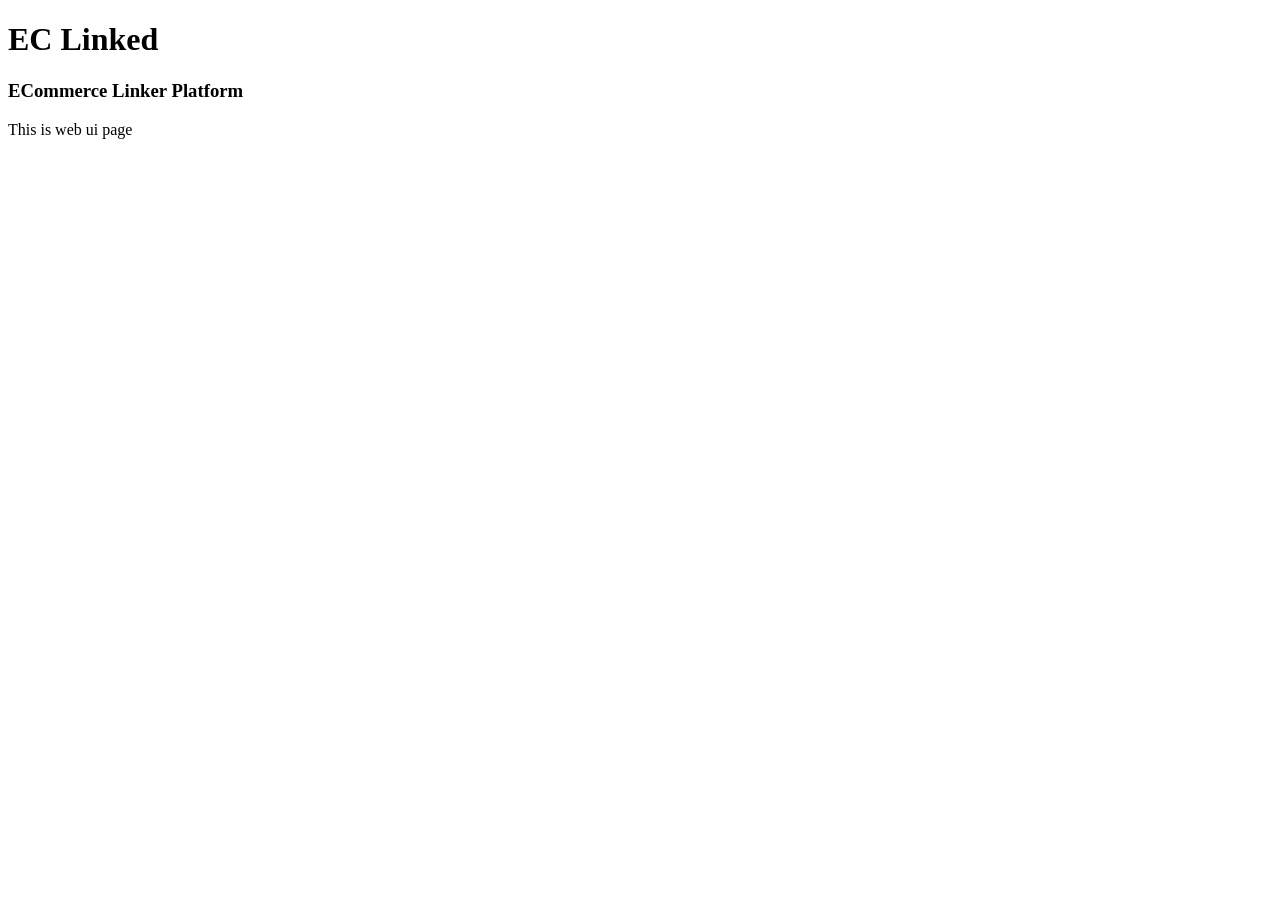
==== index.html @ b8eb32c1 "update web files" ====
<!DOCTYPE html>
<html lang="en">
<head>
    <meta charset="UTF-8">
    <title>Title</title>
</head>
<body>
<h1>EC Linked</h1>
<h3>ECommerce Linker Platform</h3>

<p>This is web ui page</p>
</body>
</html>
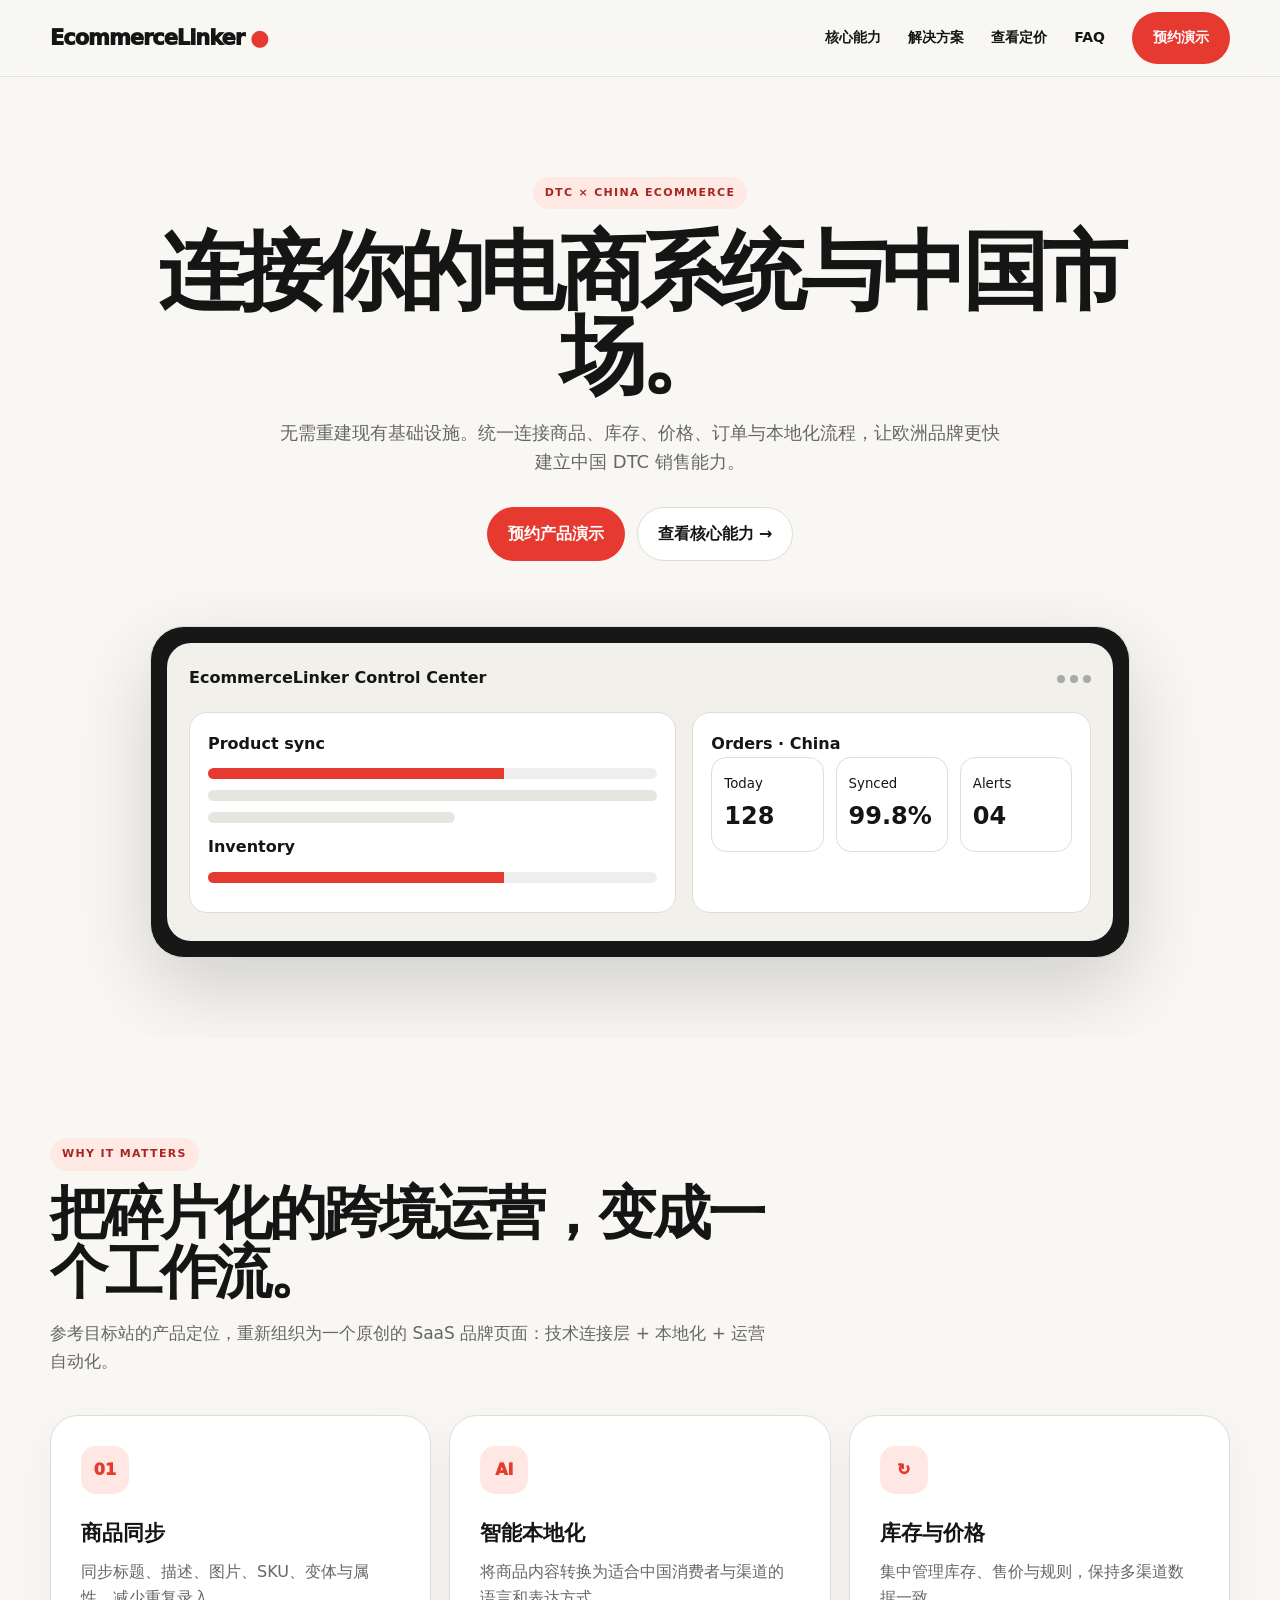
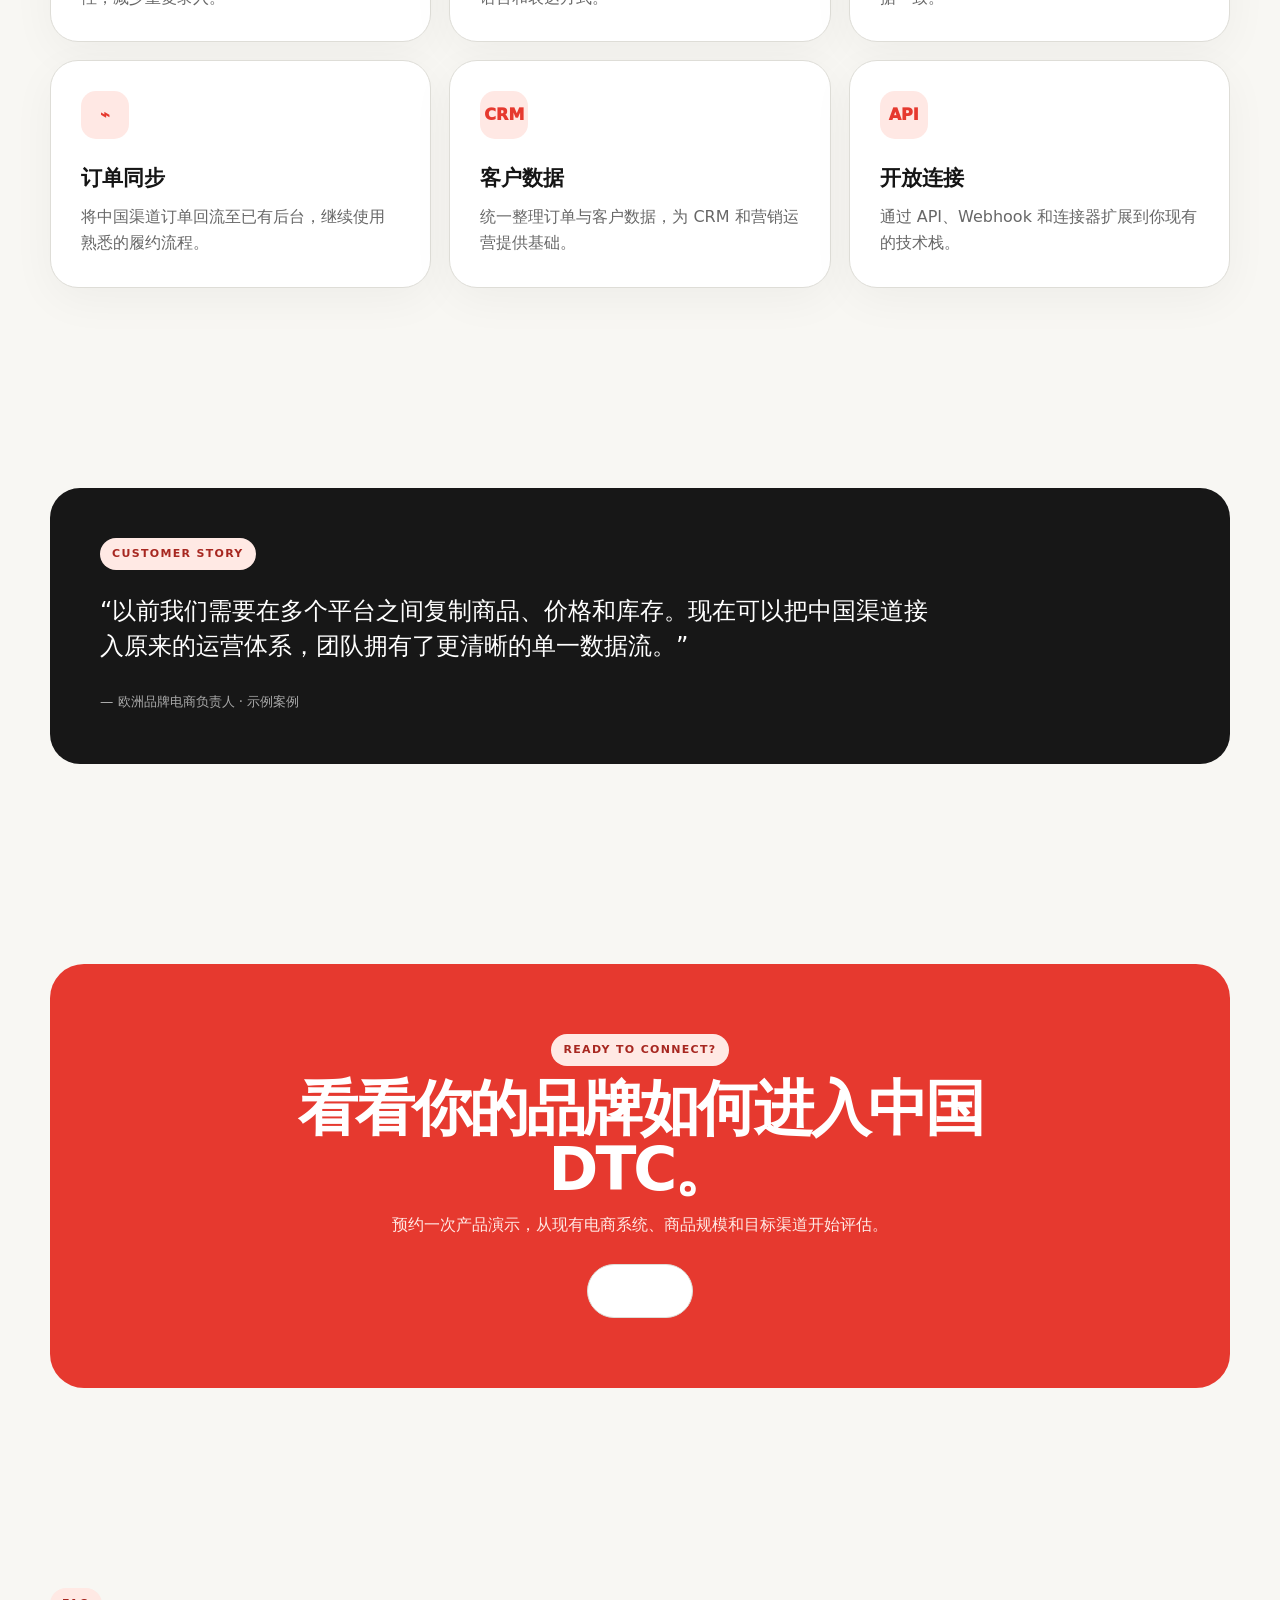
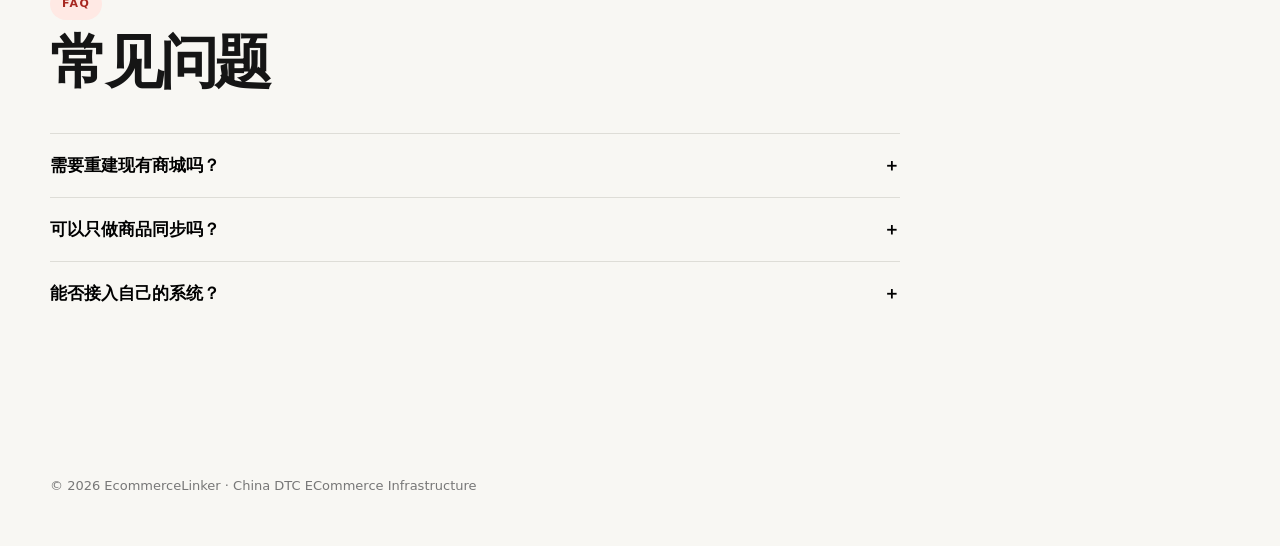
==== commit f810a103: "add full web pages" ====
--- a/index.html
+++ b/index.html
@@ -1,13 +1,134 @@
-<!DOCTYPE html>
-<html lang="en">
+<!doctype html>
+<html lang="zh-CN">
 <head>
-    <meta charset="UTF-8">
-    <title>Title</title>
+    <meta charset="utf-8">
+    <meta name="viewport" content="width=device-width,initial-scale=1">
+    <title>EcommerceLinker｜中国 DTC 连接平台</title>
+    <link rel="stylesheet" href="assets/css/style.css">
 </head>
 <body>
-<h1>EC Linked</h1>
-<h3>ECommerce Linker Platform</h3>
-
-<p>This is web ui page</p>
+<header class="nav">
+    <div class="wrap navin">
+        <a class="brand" href="index.html">Ecommerce<span>Linker</span><i> ●</i></a>
+        <nav class="links">
+            <a href="features.html">核心能力</a>
+            <a href="solutions.html">解决方案</a>
+            <a href="price.html">查看定价</a>
+            <a href="#faq">FAQ</a>
+            <a class="btn red" href="#demo">预约演示</a>
+        </nav>
+        <button class="menu">菜单</button>
+    </div>
+</header>
+<main>
+    <section class="hero">
+        <div class="wrap"><span class="kicker">DTC × China ECommerce</span>
+            <h1>连接你的电商系统与中国市场。</h1>
+            <p>无需重建现有基础设施。统一连接商品、库存、价格、订单与本地化流程，让欧洲品牌更快建立中国 DTC 销售能力。</p>
+            <div class="actions"><a class="btn red" href="#demo">预约产品演示</a><a class="btn light"
+                                                                                    href="features.html">查看核心能力
+                →</a></div>
+            <div class="hero-art">
+                <div class="dashboard">
+                    <div class="dashhead"><strong>EcommerceLinker Control Center</strong>
+                        <div class="dots"><span></span><span></span><span></span></div>
+                    </div>
+                    <div class="dashgrid">
+                        <div class="panel"><b>Product sync</b>
+                            <div class="line red"></div>
+                            <div class="line"></div>
+                            <div class="line short"></div>
+                            <b>Inventory</b>
+                            <div class="line red"></div>
+                        </div>
+                        <div class="panel"><b>Orders · China</b>
+                            <div class="cards">
+                                <div class="mini"><small>Today</small><br><b>128</b></div>
+                                <div class="mini"><small>Synced</small><br><b>99.8%</b></div>
+                                <div class="mini"><small>Alerts</small><br><b>04</b></div>
+                            </div>
+                        </div>
+                    </div>
+                </div>
+            </div>
+        </div>
+    </section>
+    <section class="section">
+        <div class="wrap">
+            <div class="head"><span class="kicker">WHY IT MATTERS</span>
+                <h2>把碎片化的跨境运营，变成一个工作流。</h2>
+                <p>参考目标站的产品定位，重新组织为一个原创的 SaaS 品牌页面：技术连接层 + 本地化 + 运营自动化。</p></div>
+            <div class="features">
+                <div class="card">
+                    <div class="icon">01</div>
+                    <h3>商品同步</h3>
+                    <p>同步标题、描述、图片、SKU、变体与属性，减少重复录入。</p></div>
+                <div class="card">
+                    <div class="icon">AI</div>
+                    <h3>智能本地化</h3>
+                    <p>将商品内容转换为适合中国消费者与渠道的语言和表达方式。</p></div>
+                <div class="card">
+                    <div class="icon">↻</div>
+                    <h3>库存与价格</h3>
+                    <p>集中管理库存、售价与规则，保持多渠道数据一致。</p></div>
+                <div class="card">
+                    <div class="icon">⌁</div>
+                    <h3>订单同步</h3>
+                    <p>将中国渠道订单回流至已有后台，继续使用熟悉的履约流程。</p></div>
+                <div class="card">
+                    <div class="icon">CRM</div>
+                    <h3>客户数据</h3>
+                    <p>统一整理订单与客户数据，为 CRM 和营销运营提供基础。</p></div>
+                <div class="card">
+                    <div class="icon">API</div>
+                    <h3>开放连接</h3>
+                    <p>通过 API、Webhook 和连接器扩展到你现有的技术栈。</p></div>
+            </div>
+        </div>
+    </section>
+    <section class="section">
+        <div class="wrap">
+            <div class="quote"><span class="kicker">CUSTOMER STORY</span>
+                <p>
+                    “以前我们需要在多个平台之间复制商品、价格和库存。现在可以把中国渠道接入原来的运营体系，团队拥有了更清晰的单一数据流。”</p>
+                <small>— 欧洲品牌电商负责人 · 示例案例</small></div>
+        </div>
+    </section>
+    <section class="section" id="demo">
+        <div class="wrap">
+            <div class="cta"><span class="kicker">READY TO CONNECT?</span>
+                <h2>看看你的品牌如何进入中国 DTC。</h2>
+                <p>预约一次产品演示，从现有电商系统、商品规模和目标渠道开始评估。</p>
+                <a class="btn light" href="mailto:hello@example.com">预约演示</a>
+            </div>
+        </div>
+    </section>
+    <section class="section" id="faq">
+        <div class="wrap">
+            <div class="head"><span class="kicker">FAQ</span>
+                <h2>常见问题</h2></div>
+            <div class="faq">
+                <div class="faqitem">
+                    <button class="faqq">需要重建现有商城吗？<span>＋</span></button>
+                    <div class="faqa">不需要。产品定位是连接层，重点是把现有电商后台与中国销售渠道和本地化流程连接起来。
+                    </div>
+                </div>
+                <div class="faqitem">
+                    <button class="faqq">可以只做商品同步吗？<span>＋</span></button>
+                    <div class="faqa">可以。不同模块可以根据业务阶段组合，例如先同步商品，再逐步加入库存、订单和客户数据。
+                    </div>
+                </div>
+                <div class="faqitem">
+                    <button class="faqq">能否接入自己的系统？<span>＋</span></button>
+                    <div class="faqa">可以通过 API 或 Webhook 设计定制连接。具体接口范围需要根据你的现有系统评估。</div>
+                </div>
+            </div>
+        </div>
+    </section>
+</main>
+<footer class="footer">
+    <div class="wrap">© 2026 EcommerceLinker · China DTC ECommerce Infrastructure</div>
+</footer>
+<script src="assets/js/app.js"></script>
 </body>
-</html>+</html>
--- a/assets/css/style.css
+++ b/assets/css/style.css
@@ -0,0 +1,439 @@
+:root {
+  --ink: #151515;
+  --muted: #676767;
+  --bg: #f8f7f3;
+  --paper: #fff;
+  --accent: #e6392f;
+  --accent2: #ff6b35;
+  --line: #deddd7;
+  --max: 1180px;
+  --r: 28px;
+}
+* {
+  box-sizing: border-box;
+}
+html {
+  scroll-behavior: smooth;
+}
+body {
+  margin: 0;
+  font-family: Inter, ui-sans-serif, system-ui, -apple-system,
+    BlinkMacSystemFont, "Segoe UI", sans-serif;
+  color: var(--ink);
+  background: var(--bg);
+  line-height: 1.65;
+}
+a {
+  text-decoration: none;
+  color: inherit;
+}
+.wrap {
+  width: min(var(--max), calc(100% - 40px));
+  margin: auto;
+}
+.nav {
+  position: sticky;
+  top: 0;
+  z-index: 30;
+  background: rgba(248, 247, 243, 0.88);
+  backdrop-filter: blur(16px);
+  border-bottom: 1px solid rgba(222, 221, 215, 0.8);
+}
+.navin {
+  height: 76px;
+  display: flex;
+  align-items: center;
+  justify-content: space-between;
+}
+.brand {
+  font-size: 21px;
+  font-weight: 950;
+  letter-spacing: -0.05em;
+}
+.brand i {
+  color: var(--accent);
+  font-style: normal;
+}
+.links {
+  display: flex;
+  gap: 27px;
+  align-items: center;
+  font-size: 14px;
+  font-weight: 700;
+}
+.links a:hover {
+  color: var(--accent);
+}
+.menu {
+  display: none;
+  border: 1px solid var(--line);
+  background: #fff;
+  border-radius: 12px;
+  padding: 9px 12px;
+}
+.btn {
+  display: inline-flex;
+  align-items: center;
+  justify-content: center;
+  border-radius: 999px;
+  padding: 13px 20px;
+  font-weight: 850;
+  border: 1px solid transparent;
+  transition: 0.2s;
+}
+.btn.red {
+  background: var(--accent);
+  color: #fff;
+}
+.btn.red:hover {
+  transform: translateY(-2px);
+  background: #c92f28;
+}
+.btn.light {
+  background: #fff;
+  border-color: var(--line);
+}
+.hero {
+  padding: 100px 0 80px;
+  text-align: center;
+  overflow: hidden;
+}
+.kicker {
+  display: inline-flex;
+  align-items: center;
+  gap: 7px;
+  padding: 7px 12px;
+  border-radius: 999px;
+  background: #ffe9e4;
+  color: #a72720;
+  font-size: 11px;
+  font-weight: 900;
+  letter-spacing: 0.12em;
+  text-transform: uppercase;
+}
+.hero h1 {
+  max-width: 1000px;
+  margin: 20px auto;
+  font-size: clamp(48px, 7vw, 86px);
+  line-height: 0.98;
+  letter-spacing: -0.065em;
+}
+.hero p {
+  max-width: 720px;
+  margin: 0 auto 30px;
+  color: var(--muted);
+  font-size: 18px;
+}
+.actions {
+  display: flex;
+  gap: 12px;
+  justify-content: center;
+  flex-wrap: wrap;
+}
+.hero-art {
+  margin: 65px auto 0;
+  max-width: 980px;
+  min-height: 330px;
+  border: 1px solid var(--line);
+  border-radius: 34px;
+  background: #171717;
+  padding: 16px;
+  box-shadow: 0 30px 80px rgba(0, 0, 0, 0.16);
+}
+.dashboard {
+  background: #f2f0ea;
+  border-radius: 24px;
+  height: 100%;
+  min-height: 298px;
+  padding: 22px;
+}
+.dashhead {
+  display: flex;
+  justify-content: space-between;
+  align-items: center;
+  margin-bottom: 20px;
+}
+.dots {
+  display: flex;
+  gap: 5px;
+}
+.dots span {
+  width: 8px;
+  height: 8px;
+  border-radius: 50%;
+  background: #aaa;
+}
+.dashgrid {
+  display: grid;
+  grid-template-columns: 1.1fr 0.9fr;
+  gap: 16px;
+}
+.panel {
+  background: #fff;
+  border: 1px solid #deddd7;
+  border-radius: 18px;
+  padding: 18px;
+  text-align: left;
+}
+.line {
+  height: 11px;
+  background: #e7e5df;
+  border-radius: 99px;
+  margin: 11px 0;
+}
+.line.red {
+  background: linear-gradient(90deg, var(--accent) 0 66%, #eee 66%);
+}
+.line.short {
+  width: 55%;
+}
+.cards {
+  display: grid;
+  grid-template-columns: repeat(3, 1fr);
+  gap: 12px;
+}
+.mini {
+  height: 95px;
+  background: #fff;
+  border: 1px solid #deddd7;
+  border-radius: 15px;
+  padding: 12px;
+}
+.mini b {
+  font-size: 24px;
+}
+.section {
+  padding: 100px 0;
+}
+.head {
+  max-width: 730px;
+  margin-bottom: 40px;
+}
+.head h2 {
+  font-size: clamp(34px, 5vw, 58px);
+  line-height: 1.02;
+  letter-spacing: -0.055em;
+  margin: 13px 0;
+}
+.head p {
+  color: var(--muted);
+  font-size: 17px;
+}
+.features {
+  display: grid;
+  grid-template-columns: repeat(3, 1fr);
+  gap: 18px;
+}
+.card {
+  background: #fff;
+  border: 1px solid var(--line);
+  border-radius: var(--r);
+  padding: 30px;
+  box-shadow: 0 12px 45px rgba(20, 20, 20, 0.045);
+}
+.icon {
+  width: 48px;
+  height: 48px;
+  border-radius: 15px;
+  background: #ffe8e4;
+  color: var(--accent);
+  display: grid;
+  place-items: center;
+  font-weight: 950;
+  margin-bottom: 22px;
+}
+.card h3 {
+  font-size: 21px;
+  margin: 0 0 8px;
+}
+.card p {
+  color: var(--muted);
+  margin: 0;
+}
+.split {
+  display: grid;
+  grid-template-columns: 1fr 1fr;
+  gap: 70px;
+  align-items: center;
+}
+.visual {
+  background: #181818;
+  border-radius: 30px;
+  padding: 18px;
+  min-height: 410px;
+}
+.visual .screen {
+  background: #f3f1eb;
+  border-radius: 20px;
+  height: 100%;
+  min-height: 374px;
+  padding: 22px;
+}
+.workflow {
+  display: grid;
+  grid-template-columns: repeat(4, 1fr);
+  border: 1px solid var(--line);
+  background: #fff;
+  border-radius: 26px;
+  overflow: hidden;
+}
+.step {
+  padding: 30px;
+  border-right: 1px solid var(--line);
+}
+.step:last-child {
+  border: 0;
+}
+.num {
+  font-size: 12px;
+  font-weight: 950;
+  color: var(--accent);
+}
+.step h3 {
+  margin: 12px 0 8px;
+}
+.step p {
+  margin: 0;
+  color: var(--muted);
+  font-size: 14px;
+}
+.logos {
+  display: grid;
+  grid-template-columns: repeat(5, 1fr);
+  gap: 12px;
+}
+.logoitem {
+  height: 72px;
+  border: 1px solid var(--line);
+  border-radius: 15px;
+  display: grid;
+  place-items: center;
+  background: #fff;
+  font-weight: 900;
+  color: #777;
+}
+.quote {
+  background: #171717;
+  color: #fff;
+  border-radius: 30px;
+  padding: 50px;
+}
+.quote p {
+  font-size: 24px;
+  line-height: 1.45;
+  max-width: 850px;
+}
+.quote small {
+  color: #aaa;
+}
+.cta {
+  background: var(--accent);
+  color: #fff;
+  border-radius: 34px;
+  padding: 70px;
+  text-align: center;
+}
+.cta h2 {
+  font-size: clamp(35px, 5vw, 60px);
+  line-height: 1.02;
+  letter-spacing: -0.05em;
+  margin: 12px auto;
+  max-width: 800px;
+}
+.cta p {
+  max-width: 650px;
+  margin: 0 auto 25px;
+  color: #ffe9e5;
+}
+.footer {
+  padding: 50px 0;
+  color: #777;
+  font-size: 13px;
+}
+.faq {
+  max-width: 850px;
+}
+.faqitem {
+  border-top: 1px solid var(--line);
+}
+.faqq {
+  width: 100%;
+  padding: 20px 0;
+  border: 0;
+  background: transparent;
+  text-align: left;
+  font-size: 17px;
+  font-weight: 850;
+  display: flex;
+  justify-content: space-between;
+  cursor: pointer;
+}
+.faqa {
+  display: none;
+  color: var(--muted);
+  padding: 0 0 20px;
+}
+.faqitem.open .faqa {
+  display: block;
+}
+@media (max-width: 850px) {
+  .links {
+    display: none;
+  }
+  .menu {
+    display: block;
+  }
+  .features,
+  .split,
+  .workflow,
+  .logos {
+    grid-template-columns: 1fr 1fr;
+  }
+  .workflow .step:nth-child(2) {
+    border-right: 0;
+  }
+  .workflow .step {
+    border-bottom: 1px solid var(--line);
+  }
+  .dashgrid {
+    grid-template-columns: 1fr;
+  }
+  .hero {
+    padding-top: 70px;
+  }
+  .section {
+    padding: 70px 0;
+  }
+}
+@media (max-width: 560px) {
+  .wrap {
+    width: calc(100% - 28px);
+  }
+  .features,
+  .split,
+  .workflow,
+  .logos {
+    grid-template-columns: 1fr;
+  }
+  .step {
+    border-right: 0 !important;
+  }
+  .hero h1 {
+    font-size: 49px;
+  }
+  .hero-art {
+    border-radius: 24px;
+  }
+  .cards {
+    grid-template-columns: 1fr;
+  }
+  .cta {
+    padding: 45px 22px;
+  }
+  .quote {
+    padding: 32px 24px;
+  }
+  .quote p {
+    font-size: 19px;
+  }
+}
